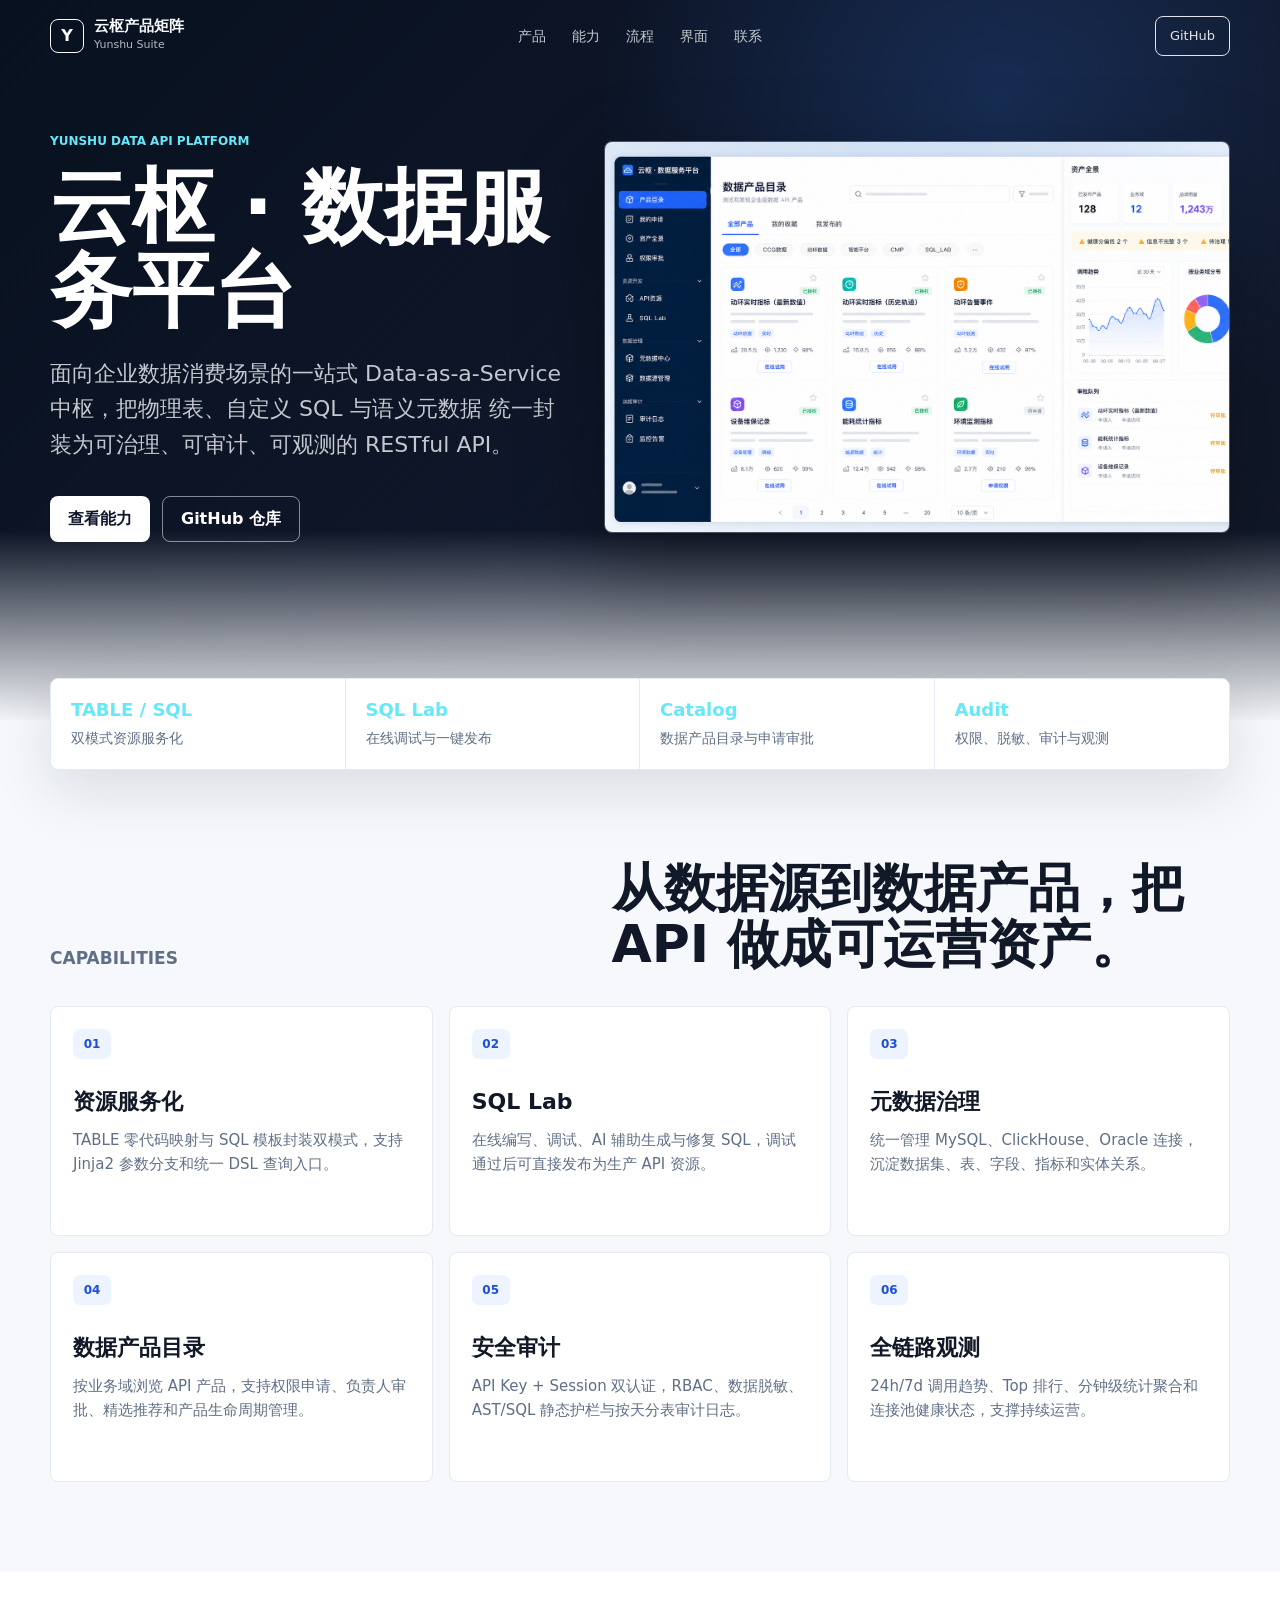
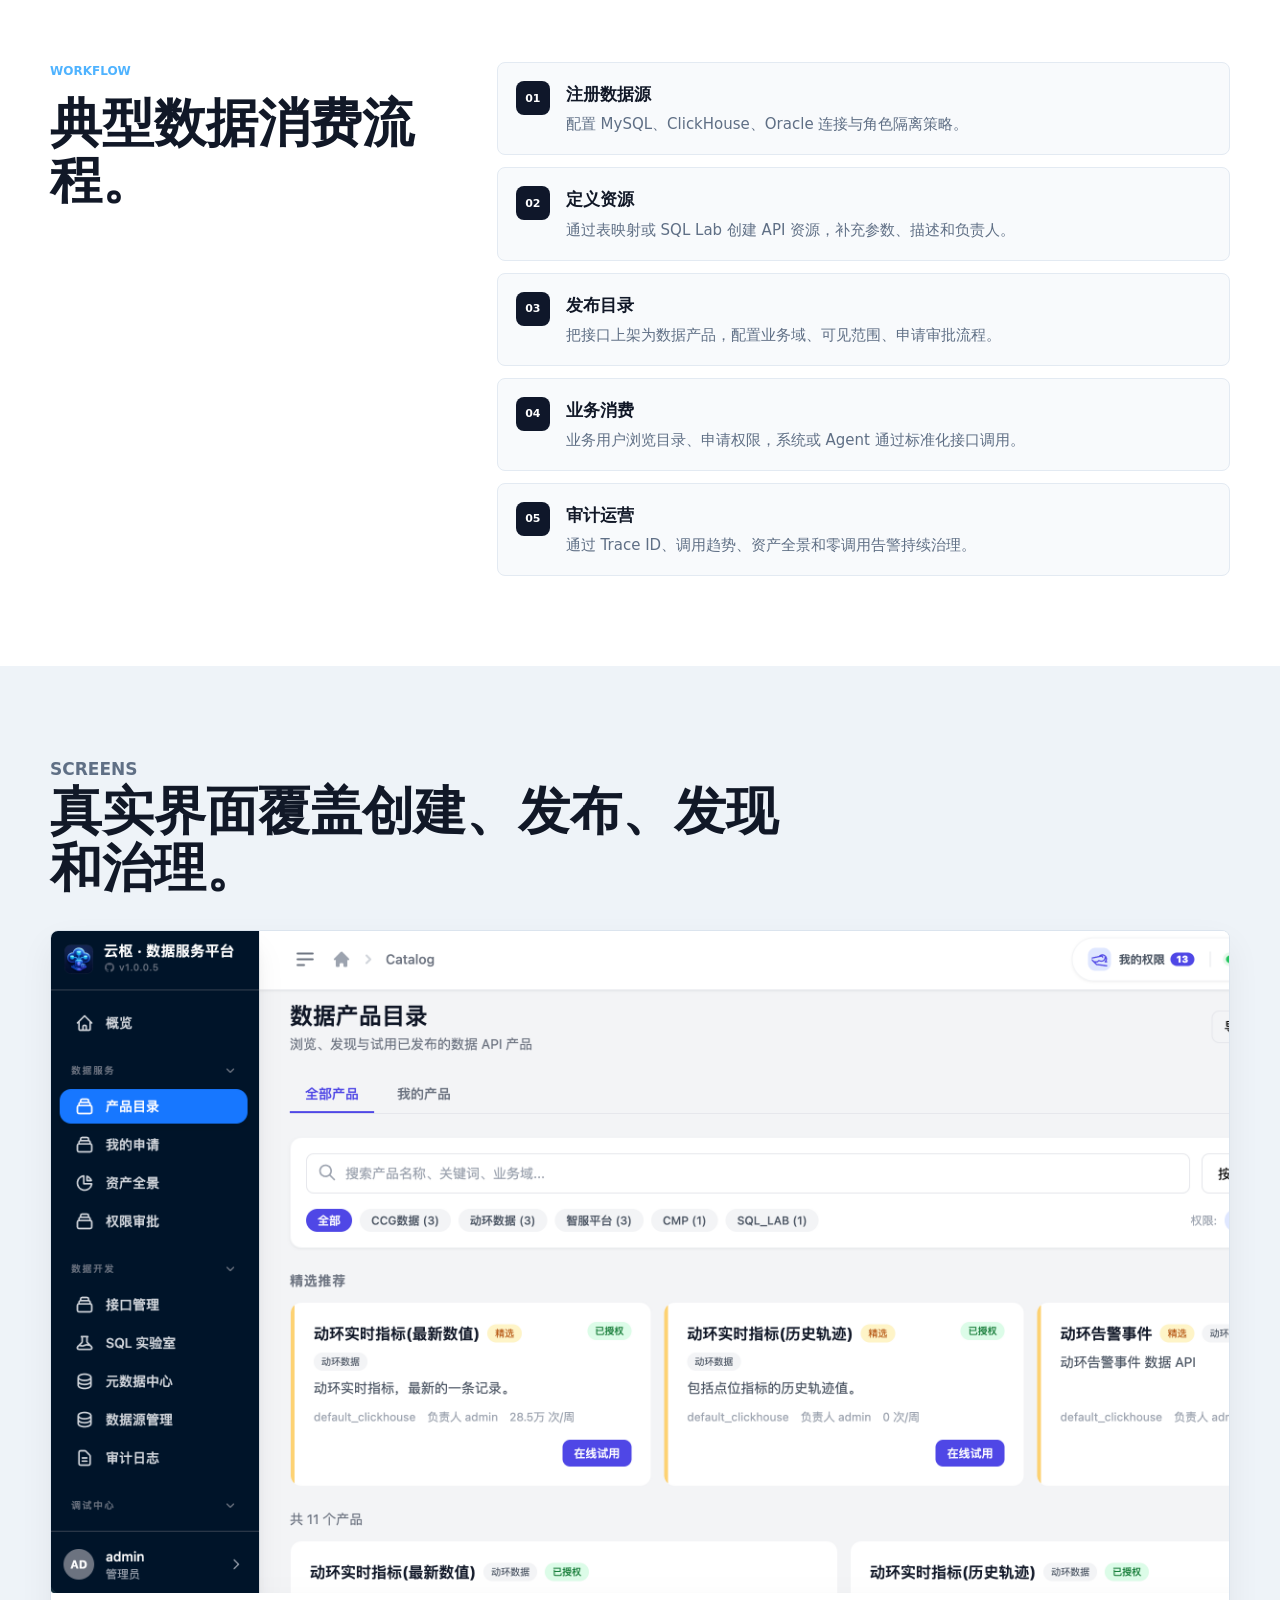
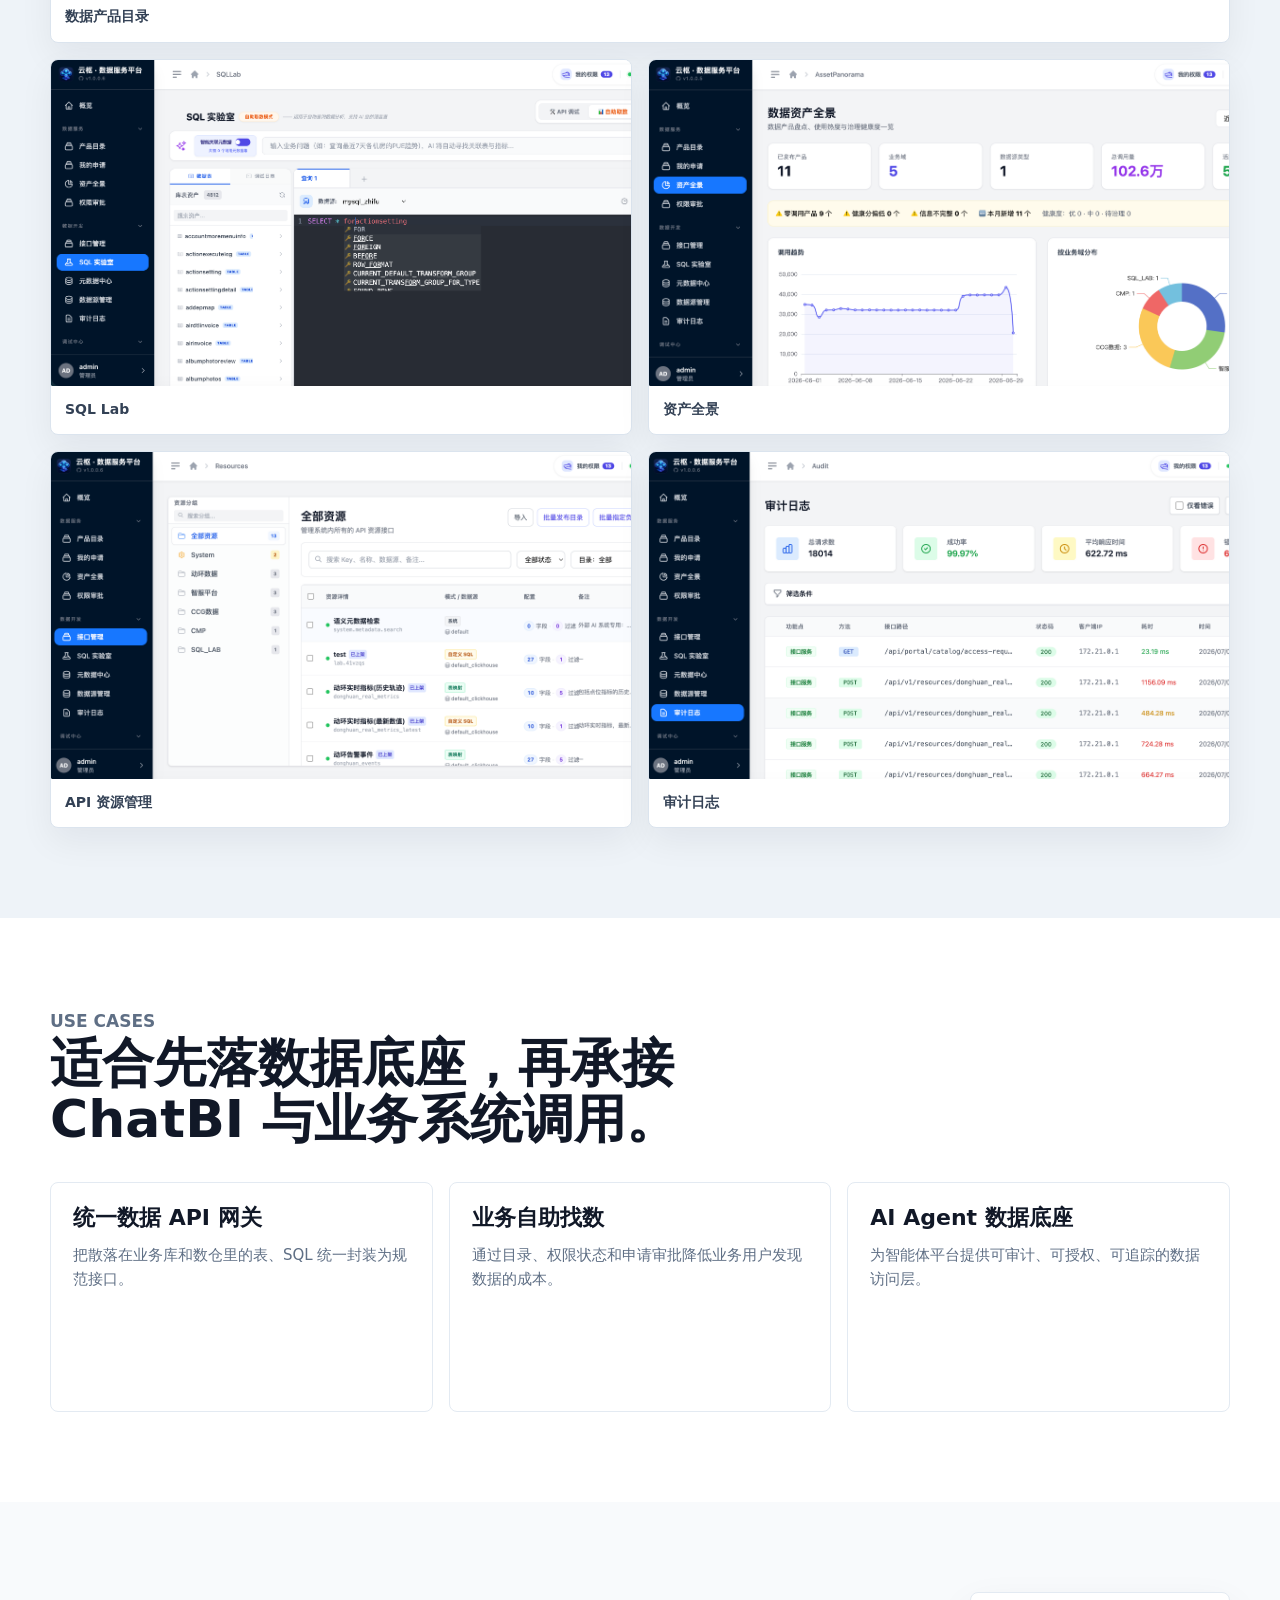
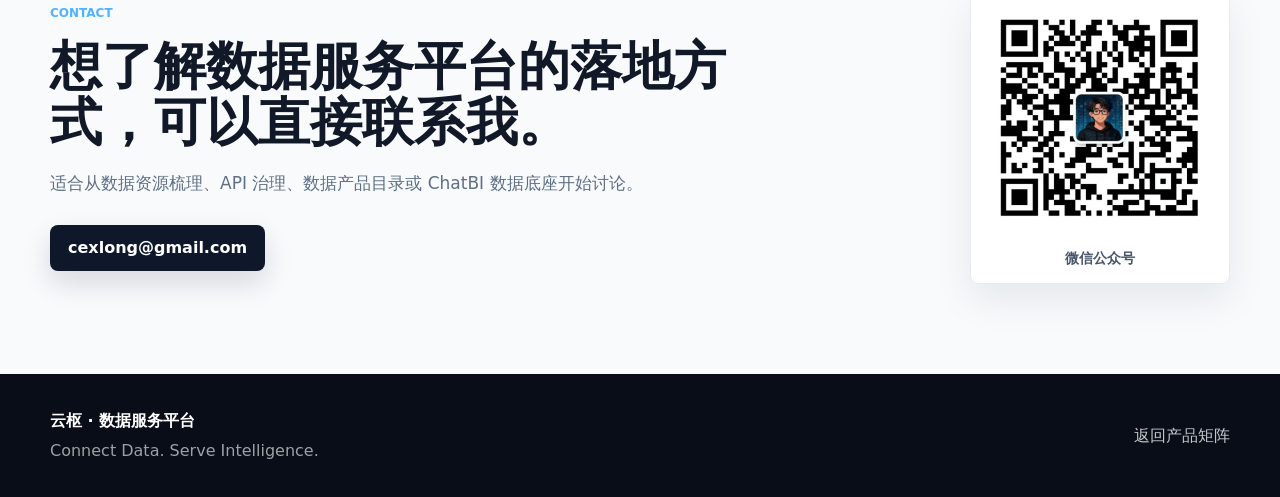
==== products/data-platform.html @ 20f1dbba "新增产品详情页并优化首页产品卡片交互 为三个产品添加独立介绍页与截图资源，首页增加「查看介绍」入口，产品图片支持点击跳转。" ====
<!DOCTYPE html>
<html lang="zh-CN">
  <head>
    <meta charset="UTF-8" />
    <meta name="viewport" content="width=device-width, initial-scale=1.0" />
    <meta
      name="description"
      content="云枢 · 数据服务平台：企业级 Data API、SQL Lab、数据产品目录、资产全景、权限审计与元数据治理。"
    />
    <title>云枢 · 数据服务平台 | 云枢产品矩阵</title>
    <link rel="canonical" href="https://randychen1985.github.io/yunshu/products/data-platform.html" />
    <meta property="og:type" content="website" />
    <meta property="og:locale" content="zh_CN" />
    <meta property="og:site_name" content="云枢产品矩阵" />
    <meta property="og:title" content="云枢 · 数据服务平台" />
    <meta
      property="og:description"
      content="把物理表、自定义 SQL 与语义元数据封装为可治理、可审计、可观测的数据产品和 RESTful API。"
    />
    <meta property="og:url" content="https://randychen1985.github.io/yunshu/products/data-platform.html" />
    <meta
      property="og:image"
      content="https://randychen1985.github.io/yunshu/assets/images/generated-data-platform-experience.png"
    />
    <meta name="twitter:card" content="summary_large_image" />
    <link rel="icon" href="../assets/favicon.svg" type="image/svg+xml" />
    <link rel="stylesheet" href="../styles.css" />
  </head>
  <body class="product-page">
    <header class="site-header product-header" data-header>
      <a class="brand" href="../index.html" aria-label="回到云枢产品矩阵首页">
        <span class="brand-mark">Y</span>
        <span>
          <strong>云枢产品矩阵</strong>
          <small>Yunshu Suite</small>
        </span>
      </a>
      <nav class="desktop-nav" aria-label="主导航">
        <a href="../index.html#products">产品</a>
        <a href="#capabilities">能力</a>
        <a href="#workflow">流程</a>
        <a href="#screens">界面</a>
        <a href="#contact">联系</a>
      </nav>
      <a class="header-action" href="https://github.com/RandyChen1985/yunshu-api-data-platform" target="_blank" rel="noopener noreferrer">GitHub</a>
      <button class="menu-button" type="button" data-menu-button aria-label="打开菜单">
        <span></span>
        <span></span>
      </button>
    </header>

    <nav class="mobile-nav" data-mobile-nav aria-label="移动导航">
      <a href="../index.html#products">产品</a>
      <a href="#capabilities">能力</a>
      <a href="#workflow">流程</a>
      <a href="#screens">界面</a>
      <a href="#contact">联系</a>
    </nav>

    <main id="top">
      <section class="product-hero data-theme" aria-labelledby="product-title">
        <div class="container product-hero-grid">
          <div class="product-hero-copy">
            <p class="eyebrow">Yunshu Data API Platform</p>
            <h1 id="product-title">云枢 · 数据服务平台</h1>
            <p>
              面向企业数据消费场景的一站式 Data-as-a-Service 中枢，把物理表、自定义 SQL 与语义元数据
              统一封装为可治理、可审计、可观测的 RESTful API。
            </p>
            <div class="hero-actions">
              <a class="button primary" href="#capabilities">查看能力</a>
              <a class="button secondary" href="https://github.com/RandyChen1985/yunshu-api-data-platform" target="_blank" rel="noopener noreferrer">GitHub 仓库</a>
            </div>
          </div>
          <figure class="product-hero-shot">
            <img src="../assets/images/generated-data-platform-experience.png" alt="云枢数据服务平台产品体验概念图" />
          </figure>
        </div>
      </section>

      <section class="product-strip" aria-label="产品摘要">
        <div class="container strip-grid">
          <div><strong>TABLE / SQL</strong><span>双模式资源服务化</span></div>
          <div><strong>SQL Lab</strong><span>在线调试与一键发布</span></div>
          <div><strong>Catalog</strong><span>数据产品目录与申请审批</span></div>
          <div><strong>Audit</strong><span>权限、脱敏、审计与观测</span></div>
        </div>
      </section>

      <section class="section" id="capabilities" aria-labelledby="capabilities-title">
        <div class="container">
          <div class="section-heading">
            <p class="section-kicker">Capabilities</p>
            <h2 id="capabilities-title">从数据源到数据产品，把 API 做成可运营资产。</h2>
          </div>
          <div class="capability-grid">
            <article>
              <span>01</span>
              <h3>资源服务化</h3>
              <p>TABLE 零代码映射与 SQL 模板封装双模式，支持 Jinja2 参数分支和统一 DSL 查询入口。</p>
            </article>
            <article>
              <span>02</span>
              <h3>SQL Lab</h3>
              <p>在线编写、调试、AI 辅助生成与修复 SQL，调试通过后可直接发布为生产 API 资源。</p>
            </article>
            <article>
              <span>03</span>
              <h3>元数据治理</h3>
              <p>统一管理 MySQL、ClickHouse、Oracle 连接，沉淀数据集、表、字段、指标和实体关系。</p>
            </article>
            <article>
              <span>04</span>
              <h3>数据产品目录</h3>
              <p>按业务域浏览 API 产品，支持权限申请、负责人审批、精选推荐和产品生命周期管理。</p>
            </article>
            <article>
              <span>05</span>
              <h3>安全审计</h3>
              <p>API Key + Session 双认证，RBAC、数据脱敏、AST/SQL 静态护栏与按天分表审计日志。</p>
            </article>
            <article>
              <span>06</span>
              <h3>全链路观测</h3>
              <p>24h/7d 调用趋势、Top 排行、分钟级统计聚合和连接池健康状态，支撑持续运营。</p>
            </article>
          </div>
        </div>
      </section>

      <section class="section product-flow-section" id="workflow" aria-labelledby="workflow-title">
        <div class="container product-flow-grid">
          <div>
            <p class="section-kicker">Workflow</p>
            <h2 id="workflow-title">典型数据消费流程。</h2>
          </div>
          <ol class="timeline-list">
            <li><strong>注册数据源</strong><span>配置 MySQL、ClickHouse、Oracle 连接与角色隔离策略。</span></li>
            <li><strong>定义资源</strong><span>通过表映射或 SQL Lab 创建 API 资源，补充参数、描述和负责人。</span></li>
            <li><strong>发布目录</strong><span>把接口上架为数据产品，配置业务域、可见范围、申请审批流程。</span></li>
            <li><strong>业务消费</strong><span>业务用户浏览目录、申请权限，系统或 Agent 通过标准化接口调用。</span></li>
            <li><strong>审计运营</strong><span>通过 Trace ID、调用趋势、资产全景和零调用告警持续治理。</span></li>
          </ol>
        </div>
      </section>

      <section class="section screenshot-section" id="screens" aria-labelledby="screens-title">
        <div class="container">
          <div class="section-heading compact">
            <p class="section-kicker">Screens</p>
            <h2 id="screens-title">真实界面覆盖创建、发布、发现和治理。</h2>
          </div>
          <div class="screenshot-grid">
            <figure class="wide"><img src="../assets/images/data-catalog.png" alt="数据产品目录界面" /><figcaption>数据产品目录</figcaption></figure>
            <figure><img src="../assets/images/data-sqllab.png" alt="SQL Lab 界面" /><figcaption>SQL Lab</figcaption></figure>
            <figure><img src="../assets/images/data-panorama.png" alt="资产全景界面" /><figcaption>资产全景</figcaption></figure>
            <figure><img src="../assets/images/data-resource.png" alt="API 资源管理界面" /><figcaption>API 资源管理</figcaption></figure>
            <figure><img src="../assets/images/data-audit.png" alt="审计日志界面" /><figcaption>审计日志</figcaption></figure>
          </div>
        </div>
      </section>

      <section class="section usecase-section" aria-labelledby="usecase-title">
        <div class="container">
          <div class="section-heading compact">
            <p class="section-kicker">Use Cases</p>
            <h2 id="usecase-title">适合先落数据底座，再承接 ChatBI 与业务系统调用。</h2>
          </div>
          <div class="usecase-grid">
            <article><h3>统一数据 API 网关</h3><p>把散落在业务库和数仓里的表、SQL 统一封装为规范接口。</p></article>
            <article><h3>业务自助找数</h3><p>通过目录、权限状态和申请审批降低业务用户发现数据的成本。</p></article>
            <article><h3>AI Agent 数据底座</h3><p>为智能体平台提供可审计、可授权、可追踪的数据访问层。</p></article>
          </div>
        </div>
      </section>

      <section class="section contact-section" id="contact" aria-labelledby="contact-title">
        <div class="container contact-grid">
          <div class="contact-copy">
            <p class="section-kicker">Contact</p>
            <h2 id="contact-title">想了解数据服务平台的落地方式，可以直接联系我。</h2>
            <p>适合从数据资源梳理、API 治理、数据产品目录或 ChatBI 数据底座开始讨论。</p>
            <a class="contact-email" href="mailto:cexlong@gmail.com">cexlong@gmail.com</a>
          </div>
          <figure class="wechat-card">
            <img src="../assets/images/weixin.png" alt="微信公众号二维码" />
            <figcaption>微信公众号</figcaption>
          </figure>
        </div>
      </section>
    </main>

    <footer class="site-footer">
      <div class="container footer-grid">
        <div>
          <strong>云枢 · 数据服务平台</strong>
          <p>Connect Data. Serve Intelligence.</p>
        </div>
        <a href="../index.html">返回产品矩阵</a>
      </div>
    </footer>

    <script src="../script.js"></script>
  </body>
</html>
---- styles.css ----
:root {
  --bg: #f6f8fb;
  --panel: #ffffff;
  --ink: #111827;
  --muted: #5f6f85;
  --soft: #e3eaf2;
  --blue: #1d4ed8;
  --cyan: #0891b2;
  --green: #15803d;
  --amber: #b45309;
  --radius: 8px;
  --shadow: 0 24px 70px rgba(15, 23, 42, 0.14);
}

* {
  box-sizing: border-box;
}

html {
  scroll-behavior: smooth;
}

body {
  margin: 0;
  background: var(--bg);
  color: var(--ink);
  font-family: Inter, ui-sans-serif, system-ui, -apple-system, BlinkMacSystemFont, "Segoe UI",
    "PingFang SC", "Microsoft YaHei", sans-serif;
  line-height: 1.6;
}

a {
  color: inherit;
  text-decoration: none;
}

img {
  display: block;
  max-width: 100%;
}

.site-header {
  position: fixed;
  top: 0;
  left: 0;
  right: 0;
  z-index: 20;
  display: grid;
  grid-template-columns: 1fr auto 1fr;
  align-items: center;
  gap: 24px;
  height: 72px;
  padding: 0 max(24px, calc((100vw - 1180px) / 2));
  color: #f8fafc;
  transition: background 180ms ease, border-color 180ms ease, color 180ms ease;
}

.site-header.is-scrolled,
.site-header.is-open {
  background: rgba(255, 255, 255, 0.94);
  border-bottom: 1px solid rgba(226, 232, 240, 0.9);
  color: var(--ink);
  backdrop-filter: blur(16px);
}

.brand {
  display: inline-flex;
  align-items: center;
  gap: 10px;
  min-width: 0;
}

.brand-mark {
  display: grid;
  width: 34px;
  height: 34px;
  place-items: center;
  border: 1px solid currentColor;
  border-radius: 8px;
  font-weight: 800;
}

.brand strong,
.brand small {
  display: block;
}

.brand strong {
  font-size: 15px;
  line-height: 1.1;
}

.brand small {
  margin-top: 2px;
  color: currentColor;
  font-size: 11px;
  opacity: 0.72;
}

.desktop-nav {
  display: inline-flex;
  align-items: center;
  gap: 26px;
  color: currentColor;
  font-size: 14px;
}

.desktop-nav a {
  opacity: 0.78;
}

.desktop-nav a:hover {
  opacity: 1;
}

.header-action {
  justify-self: end;
  padding: 9px 14px;
  border: 1px solid currentColor;
  border-radius: 8px;
  font-size: 13px;
  opacity: 0.9;
}

.menu-button {
  display: none;
  justify-self: end;
  width: 38px;
  height: 38px;
  border: 1px solid currentColor;
  border-radius: 8px;
  background: transparent;
  color: inherit;
}

.menu-button span {
  display: block;
  width: 16px;
  height: 2px;
  margin: 5px auto;
  background: currentColor;
}

.mobile-nav {
  position: fixed;
  top: 72px;
  left: 16px;
  right: 16px;
  z-index: 19;
  display: none;
  grid-template-columns: 1fr 1fr;
  gap: 8px;
  padding: 12px;
  background: rgba(255, 255, 255, 0.96);
  border: 1px solid var(--soft);
  border-radius: 8px;
  box-shadow: 0 18px 50px rgba(15, 23, 42, 0.16);
}

.mobile-nav.is-open {
  display: grid;
}

.mobile-nav a {
  padding: 10px;
  border-radius: 7px;
  background: #f8fafc;
  color: var(--ink);
  font-size: 14px;
}

.hero {
  position: relative;
  display: grid;
  min-height: 92vh;
  padding: 118px 24px 56px;
  overflow: hidden;
  color: #f8fafc;
  isolation: isolate;
}

.hero-media {
  position: absolute;
  inset: 0;
  z-index: -2;
  display: grid;
  grid-template-columns: repeat(3, 1fr);
  gap: 0;
  background: #0b1220;
}

.hero-media img {
  width: 100%;
  height: 100%;
  min-height: 92vh;
  object-fit: cover;
  filter: saturate(0.8) contrast(0.95);
  opacity: 0.52;
}

.hero-overlay {
  position: absolute;
  inset: 0;
  z-index: -1;
  background:
    linear-gradient(90deg, rgba(6, 10, 18, 0.88), rgba(6, 10, 18, 0.68) 48%, rgba(6, 10, 18, 0.72)),
    linear-gradient(180deg, rgba(6, 10, 18, 0.58), rgba(6, 10, 18, 0.88));
}

.hero-content,
.container {
  width: min(1180px, calc(100vw - 48px));
  margin: 0 auto;
}

.hero-content {
  display: flex;
  flex-direction: column;
  justify-content: center;
}

.eyebrow,
.section-kicker {
  margin: 0 0 14px;
  color: #4fb3ff;
  font-size: 12px;
  font-weight: 800;
  letter-spacing: 0;
  text-transform: uppercase;
}

.hero h1 {
  max-width: 760px;
  margin: 0;
  font-size: clamp(48px, 8vw, 104px);
  line-height: 0.98;
  letter-spacing: 0;
}

.hero-lead {
  max-width: 720px;
  margin: 26px 0 0;
  color: rgba(248, 250, 252, 0.84);
  font-size: clamp(18px, 2.2vw, 24px);
}

.hero-actions {
  display: flex;
  flex-wrap: wrap;
  gap: 12px;
  margin-top: 34px;
}

.button {
  display: inline-flex;
  align-items: center;
  justify-content: center;
  min-height: 46px;
  padding: 0 18px;
  border-radius: 8px;
  font-weight: 700;
}

.button.primary {
  background: #ffffff;
  color: #0f172a;
}

.button.secondary {
  border: 1px solid rgba(255, 255, 255, 0.5);
  color: #ffffff;
}

.hero-metrics {
  display: grid;
  grid-template-columns: repeat(3, minmax(0, 1fr));
  gap: 1px;
  width: min(760px, 100%);
  margin: 54px 0 0;
  padding: 1px;
  background: rgba(255, 255, 255, 0.2);
  border: 1px solid rgba(255, 255, 255, 0.18);
  border-radius: 8px;
  overflow: hidden;
}

.hero-metric {
  position: relative;
  display: block;
  padding: 16px;
  color: #ffffff;
  background: rgba(4, 9, 18, 0.38);
  transition: background 160ms ease;
}

.hero-metric::after {
  position: absolute;
  inset: 0;
  border: 1px solid transparent;
  box-shadow: inset 0 0 0 0 rgba(79, 179, 255, 0);
  content: "";
  pointer-events: none;
  transition: border-color 160ms ease, box-shadow 160ms ease;
}

.hero-metric:hover,
.hero-metric:focus-visible {
  background: rgba(18, 32, 54, 0.86);
}

.hero-metric:hover::after,
.hero-metric:focus-visible::after {
  border-color: rgba(79, 179, 255, 0.82);
  box-shadow:
    inset 0 0 0 1px rgba(255, 255, 255, 0.14),
    inset 0 0 22px rgba(79, 179, 255, 0.12);
}

.hero-metric:focus-visible {
  outline: 2px solid rgba(125, 211, 252, 0.9);
  outline-offset: -4px;
}

.hero-metric strong {
  display: block;
  font-size: 13px;
  font-weight: 800;
}

.hero-metric span {
  display: block;
  margin-top: 4px;
  color: rgba(248, 250, 252, 0.72);
  font-size: 13px;
}

.section {
  padding: 90px 0;
}

.intro-section {
  background: #ffffff;
}

.intro-grid {
  display: grid;
  grid-template-columns: 0.9fr 1.1fr;
  gap: 52px;
  align-items: start;
}

h2 {
  margin: 0;
  color: var(--ink);
  font-size: clamp(30px, 4.2vw, 52px);
  line-height: 1.08;
  letter-spacing: 0;
}

.intro-grid > p,
.section-heading p,
.showcase-copy p,
.delivery-grid p {
  margin: 0;
  color: var(--muted);
  font-size: 17px;
}

.section-heading {
  display: grid;
  grid-template-columns: 0.84fr 1fr;
  gap: 42px;
  align-items: end;
  margin-bottom: 34px;
}

.section-heading.compact {
  display: block;
  max-width: 760px;
}

.section-heading.compact p:last-child {
  margin-top: 18px;
}

.product-grid {
  display: grid;
  gap: 18px;
}

.product-card {
  display: grid;
  grid-template-columns: minmax(300px, 0.9fr) minmax(0, 1.1fr);
  gap: 22px;
  align-items: stretch;
  min-height: 360px;
  padding: 22px;
  background: var(--panel);
  border: 1px solid var(--soft);
  border-radius: 8px;
  box-shadow: 0 8px 28px rgba(15, 23, 42, 0.05);
}

.featured-product {
  grid-template-columns: minmax(300px, 0.88fr) minmax(0, 1.12fr);
}

.product-copy {
  display: flex;
  flex-direction: column;
  justify-content: center;
  min-width: 0;
  padding: 8px;
}

.product-index {
  margin: 0 0 14px;
  color: var(--accent);
  font-size: 13px;
  font-weight: 800;
}

.product-copy h3,
.scenario-grid h3 {
  margin: 0;
  color: var(--ink);
  font-size: 25px;
  line-height: 1.18;
}

.product-copy p {
  margin: 16px 0 0;
  color: var(--muted);
}

.product-copy ul {
  display: grid;
  gap: 8px;
  margin: 20px 0 0;
  padding: 0;
  list-style: none;
}

.product-copy li {
  position: relative;
  padding-left: 18px;
  color: #334155;
  font-size: 14px;
}

.product-copy li::before {
  position: absolute;
  top: 10px;
  left: 0;
  width: 7px;
  height: 7px;
  background: var(--accent);
  border-radius: 50%;
  content: "";
}

.product-link {
  display: inline-flex;
  align-items: center;
  gap: 8px;
  width: fit-content;
  min-height: 40px;
  margin-top: 22px;
  padding: 0 14px;
  color: var(--accent);
  font-size: 14px;
  font-weight: 800;
  border: 1px solid color-mix(in srgb, var(--accent) 28%, transparent);
  border-radius: 8px;
  background: color-mix(in srgb, var(--accent) 8%, #ffffff);
  transition: transform 160ms ease, border-color 160ms ease, background 160ms ease;
}

.product-link:hover {
  background: color-mix(in srgb, var(--accent) 12%, #ffffff);
  border-color: color-mix(in srgb, var(--accent) 42%, transparent);
  transform: translateY(-1px);
}

.product-link span {
  font-size: 15px;
}

.product-actions {
  display: flex;
  flex-wrap: wrap;
  gap: 10px;
  margin-top: 22px;
}

.product-actions .product-link {
  margin-top: 0;
}

.product-link.ghost {
  color: #334155;
  background: #ffffff;
  border-color: var(--soft);
}

.product-link.ghost:hover {
  background: #f8fafc;
  border-color: color-mix(in srgb, var(--accent) 28%, var(--soft));
}

.accent-cyan {
  --accent: var(--cyan);
}

.accent-blue {
  --accent: var(--blue);
}

.accent-green {
  --accent: var(--green);
}

.product-shot,
.showcase-image {
  position: relative;
  min-width: 0;
  margin: 0;
  overflow: hidden;
  background: #eef3f8;
  border: 1px solid #dbe4ee;
  border-radius: 8px;
}

.product-shot a {
  display: block;
  height: 100%;
  cursor: pointer;
}

.product-shot a:hover img {
  opacity: 0.92;
}

.product-shot img {
  width: 100%;
  height: 100%;
  min-height: 316px;
  object-fit: cover;
  object-position: left top;
  transition: opacity 0.2s ease;
}

.architecture-section {
  background: #ffffff;
}

.architecture-flow {
  display: grid;
  grid-template-columns: 1fr 42px 1fr 42px 1fr 42px 1fr;
  align-items: center;
  margin-top: 40px;
}

.flow-node {
  min-height: 210px;
  padding: 22px;
  background: #f8fafc;
  border: 1px solid var(--soft);
  border-radius: 8px;
}

.flow-node span {
  display: inline-grid;
  width: 34px;
  height: 28px;
  place-items: center;
  margin-bottom: 26px;
  background: #eaf1ff;
  border-radius: 7px;
  color: var(--blue);
  font-size: 12px;
  font-weight: 800;
}

.flow-node strong {
  display: block;
  font-size: 19px;
}

.flow-node p {
  margin: 12px 0 0;
  color: var(--muted);
  font-size: 14px;
}

.flow-line {
  height: 1px;
  background: #b8c4d2;
}

.split-showcase {
  background: #eef3f8;
}

.showcase-grid {
  display: grid;
  grid-template-columns: minmax(0, 1.16fr) minmax(320px, 0.84fr);
  gap: 38px;
  align-items: center;
}

.showcase-image.large img {
  width: 100%;
  aspect-ratio: 16 / 9;
  object-fit: cover;
  object-position: left top;
}

.showcase-copy {
  display: grid;
  gap: 20px;
}

.feature-list {
  display: flex;
  flex-wrap: wrap;
  gap: 8px;
}

.feature-list span {
  padding: 8px 10px;
  background: #ffffff;
  border: 1px solid var(--soft);
  border-radius: 8px;
  color: #334155;
  font-size: 13px;
  font-weight: 700;
}

.scenario-grid {
  display: grid;
  grid-template-columns: repeat(3, 1fr);
  gap: 16px;
}

.scenario-grid article {
  min-height: 220px;
  padding: 22px;
  background: #ffffff;
  border: 1px solid var(--soft);
  border-radius: 8px;
}

.scenario-icon {
  display: inline-grid;
  height: 34px;
  min-width: 42px;
  place-items: center;
  margin-bottom: 28px;
  padding: 0 10px;
  background: #f1f5f9;
  border-radius: 7px;
  color: #0f172a;
  font-size: 12px;
  font-weight: 900;
}

.scenario-grid p {
  margin: 12px 0 0;
  color: var(--muted);
  font-size: 15px;
}

.delivery-section {
  background: #0f172a;
  color: #ffffff;
}

.delivery-section h2 {
  color: #ffffff;
}

.delivery-grid {
  display: grid;
  grid-template-columns: 1fr 0.95fr;
  gap: 48px;
  align-items: start;
}

.delivery-grid p {
  margin-top: 20px;
  color: rgba(248, 250, 252, 0.74);
}

.delivery-points {
  display: grid;
  gap: 12px;
}

.delivery-points div {
  padding: 18px;
  background: rgba(255, 255, 255, 0.06);
  border: 1px solid rgba(255, 255, 255, 0.12);
  border-radius: 8px;
}

.delivery-points strong,
.delivery-points span {
  display: block;
}

.delivery-points strong {
  font-size: 17px;
}

.delivery-points span {
  margin-top: 6px;
  color: rgba(248, 250, 252, 0.7);
  font-size: 14px;
}

.contact-section {
  background: #f8fafc;
}

.contact-grid {
  display: grid;
  grid-template-columns: minmax(0, 1fr) 260px;
  gap: 48px;
  align-items: center;
}

.contact-copy {
  max-width: 760px;
}

.contact-copy p:last-of-type {
  margin: 20px 0 0;
  color: var(--muted);
  font-size: 17px;
}

.contact-email {
  display: inline-flex;
  align-items: center;
  justify-content: center;
  min-height: 46px;
  margin-top: 28px;
  padding: 0 18px;
  color: #ffffff;
  font-weight: 800;
  background: #0f172a;
  border-radius: 8px;
  box-shadow: 0 12px 28px rgba(15, 23, 42, 0.14);
}

.contact-email:hover {
  background: #1e293b;
}

.wechat-card {
  width: 100%;
  margin: 0;
  padding: 16px 16px 14px;
  background: #ffffff;
  border: 1px solid var(--soft);
  border-radius: 8px;
  box-shadow: 0 16px 38px rgba(15, 23, 42, 0.08);
}

.wechat-card img {
  display: block;
  width: 100%;
  aspect-ratio: 1 / 1;
  object-fit: contain;
  background: #ffffff;
  border-radius: 6px;
}

.wechat-card figcaption {
  margin-top: 12px;
  color: #475569;
  font-size: 14px;
  font-weight: 800;
  text-align: center;
}

.product-page {
  background: #f6f8fb;
}

.product-header {
  color: #f8fafc;
}

.product-hero {
  position: relative;
  min-height: 720px;
  padding: 132px 0 70px;
  overflow: hidden;
  color: #ffffff;
  background:
    radial-gradient(circle at 78% 14%, rgba(59, 130, 246, 0.2), transparent 34%),
    linear-gradient(135deg, #08111f 0%, #0f172a 56%, #111827 100%);
}

.product-hero::after {
  position: absolute;
  inset: auto 0 0;
  height: 190px;
  background: linear-gradient(180deg, transparent, rgba(246, 248, 251, 0.98));
  content: "";
  pointer-events: none;
}

.product-hero-grid {
  position: relative;
  z-index: 1;
  display: grid;
  grid-template-columns: minmax(320px, 0.9fr) minmax(0, 1.1fr);
  gap: 42px;
  align-items: center;
}

.product-hero-copy {
  min-width: 0;
}

.product-hero-copy h1 {
  max-width: 760px;
  margin: 0;
  font-size: clamp(46px, 6.4vw, 82px);
  line-height: 1.02;
  letter-spacing: 0;
}

.product-hero-copy p:not(.eyebrow) {
  max-width: 650px;
  margin: 24px 0 0;
  color: rgba(248, 250, 252, 0.78);
  font-size: clamp(17px, 2vw, 22px);
}

.product-hero-shot {
  margin: 0;
  overflow: hidden;
  background: rgba(255, 255, 255, 0.08);
  border: 1px solid rgba(255, 255, 255, 0.18);
  border-radius: 8px;
  box-shadow: 0 30px 90px rgba(0, 0, 0, 0.32);
}

.product-hero-shot img {
  width: 100%;
  aspect-ratio: 16 / 10;
  object-fit: cover;
  object-position: left top;
}

.data-theme {
  --accent: var(--cyan);
}

.agent-theme {
  --accent: var(--blue);
}

.buddy-theme {
  --accent: var(--green);
}

.data-theme .eyebrow,
.data-theme .section-kicker,
.data-theme + .product-strip strong {
  color: #67e8f9;
}

.agent-theme .eyebrow,
.agent-theme .section-kicker,
.agent-theme + .product-strip strong {
  color: #93c5fd;
}

.buddy-theme .eyebrow,
.buddy-theme .section-kicker,
.buddy-theme + .product-strip strong {
  color: #86efac;
}

.product-strip {
  position: relative;
  z-index: 2;
  margin-top: -42px;
}

.strip-grid {
  display: grid;
  grid-template-columns: repeat(4, 1fr);
  overflow: hidden;
  background: #ffffff;
  border: 1px solid var(--soft);
  border-radius: 8px;
  box-shadow: 0 20px 60px rgba(15, 23, 42, 0.12);
}

.strip-grid div {
  min-width: 0;
  padding: 20px;
  border-right: 1px solid var(--soft);
}

.strip-grid div:last-child {
  border-right: 0;
}

.strip-grid strong,
.strip-grid span {
  display: block;
}

.strip-grid strong {
  color: var(--blue);
  font-size: 18px;
  line-height: 1.2;
}

.strip-grid span {
  margin-top: 6px;
  color: var(--muted);
  font-size: 14px;
}

.capability-grid,
.usecase-grid {
  display: grid;
  grid-template-columns: repeat(3, 1fr);
  gap: 16px;
}

.capability-grid article,
.usecase-grid article {
  min-height: 230px;
  padding: 22px;
  background: #ffffff;
  border: 1px solid var(--soft);
  border-radius: 8px;
}

.capability-grid span {
  display: inline-grid;
  width: 38px;
  height: 30px;
  place-items: center;
  margin-bottom: 30px;
  background: #eef4ff;
  border-radius: 7px;
  color: var(--blue);
  font-size: 12px;
  font-weight: 900;
}

.capability-grid h3,
.usecase-grid h3 {
  margin: 0;
  color: var(--ink);
  font-size: 22px;
  line-height: 1.2;
}

.capability-grid p,
.usecase-grid p {
  margin: 12px 0 0;
  color: var(--muted);
  font-size: 15px;
}

.product-flow-section {
  background: #ffffff;
}

.product-flow-grid {
  display: grid;
  grid-template-columns: minmax(280px, 0.7fr) minmax(0, 1.3fr);
  gap: 52px;
  align-items: start;
}

.timeline-list {
  display: grid;
  gap: 12px;
  margin: 0;
  padding: 0;
  list-style: none;
  counter-reset: product-step;
}

.timeline-list li {
  position: relative;
  min-height: 88px;
  padding: 18px 18px 18px 68px;
  background: #f8fafc;
  border: 1px solid var(--soft);
  border-radius: 8px;
  counter-increment: product-step;
}

.timeline-list li::before {
  position: absolute;
  top: 18px;
  left: 18px;
  display: grid;
  width: 34px;
  height: 34px;
  place-items: center;
  background: #0f172a;
  border-radius: 8px;
  color: #ffffff;
  content: counter(product-step, decimal-leading-zero);
  font-size: 11px;
  font-weight: 900;
}

.timeline-list strong,
.timeline-list span {
  display: block;
}

.timeline-list strong {
  color: var(--ink);
  font-size: 17px;
}

.timeline-list span {
  margin-top: 4px;
  color: var(--muted);
  font-size: 15px;
}

.screenshot-section {
  background: #eef3f8;
}

.screenshot-grid {
  display: grid;
  grid-template-columns: repeat(2, minmax(0, 1fr));
  gap: 16px;
  margin-top: 34px;
}

.screenshot-grid figure {
  margin: 0;
  overflow: hidden;
  background: #ffffff;
  border: 1px solid #dbe4ee;
  border-radius: 8px;
  box-shadow: 0 14px 34px rgba(15, 23, 42, 0.06);
}

.screenshot-grid figure.wide {
  grid-column: 1 / -1;
}

.screenshot-grid img {
  width: 100%;
  aspect-ratio: 16 / 9;
  object-fit: cover;
  object-position: left top;
  background: #f8fafc;
}

.screenshot-grid figcaption {
  padding: 12px 14px 14px;
  color: #334155;
  font-size: 14px;
  font-weight: 800;
}

.usecase-section {
  background: #ffffff;
}

.site-footer {
  padding: 34px 0;
  background: #080d18;
  color: #ffffff;
}

.footer-grid {
  display: flex;
  justify-content: space-between;
  gap: 24px;
  align-items: center;
}

.site-footer p {
  margin: 4px 0 0;
  color: rgba(248, 250, 252, 0.62);
}

.site-footer a {
  color: rgba(248, 250, 252, 0.78);
}

@media (max-width: 980px) {
  .site-header {
    grid-template-columns: 1fr auto;
  }

  .desktop-nav,
  .header-action {
    display: none;
  }

  .menu-button {
    display: block;
  }

  .hero-media {
    grid-template-columns: 1fr;
  }

  .hero-media img:nth-child(2),
  .hero-media img:nth-child(3) {
    display: none;
  }

  .intro-grid,
  .section-heading,
  .product-card,
  .featured-product,
  .showcase-grid,
  .delivery-grid,
  .contact-grid,
  .product-hero-grid,
  .product-flow-grid {
    grid-template-columns: 1fr;
  }

  .wechat-card {
    max-width: 260px;
  }

  .architecture-flow {
    grid-template-columns: 1fr;
    gap: 12px;
  }

  .flow-line {
    width: 1px;
    height: 24px;
    margin: 0 auto;
  }

  .scenario-grid {
    grid-template-columns: repeat(2, 1fr);
  }

  .product-hero {
    min-height: auto;
    padding: 112px 0 72px;
  }

  .strip-grid {
    grid-template-columns: repeat(2, 1fr);
  }

  .strip-grid div:nth-child(2) {
    border-right: 0;
  }

  .strip-grid div:nth-child(-n + 2) {
    border-bottom: 1px solid var(--soft);
  }

  .capability-grid,
  .usecase-grid {
    grid-template-columns: repeat(2, 1fr);
  }
}

@media (max-width: 640px) {
  .site-header {
    height: 64px;
    padding: 0 16px;
  }

  .mobile-nav {
    top: 64px;
  }

  .brand small {
    display: none;
  }

  .hero {
    min-height: 90vh;
    padding: 96px 18px 38px;
  }

  .hero-content,
  .container {
    width: min(100%, calc(100vw - 36px));
  }

  .hero h1 {
    font-size: clamp(42px, 16vw, 72px);
  }

  .hero-lead {
    font-size: 17px;
  }

  .hero-metrics,
  .scenario-grid,
  .strip-grid,
  .capability-grid,
  .usecase-grid,
  .screenshot-grid {
    grid-template-columns: 1fr;
  }

  .strip-grid div,
  .strip-grid div:nth-child(2) {
    border-right: 0;
    border-bottom: 1px solid var(--soft);
  }

  .strip-grid div:last-child {
    border-bottom: 0;
  }

  .section {
    padding: 64px 0;
  }

  .product-hero {
    padding: 94px 0 64px;
  }

  .product-hero-copy h1 {
    font-size: clamp(40px, 13vw, 62px);
  }

  .product-hero-copy p:not(.eyebrow) {
    font-size: 17px;
  }

  .product-hero-shot img {
    aspect-ratio: 4 / 3;
  }

  .product-card {
    padding: 14px;
  }

  .product-shot img {
    min-height: 220px;
  }

  .flow-node,
  .scenario-grid article,
  .capability-grid article,
  .usecase-grid article {
    min-height: auto;
  }

  .screenshot-grid figure.wide {
    grid-column: auto;
  }

  .footer-grid {
    align-items: flex-start;
    flex-direction: column;
  }
}
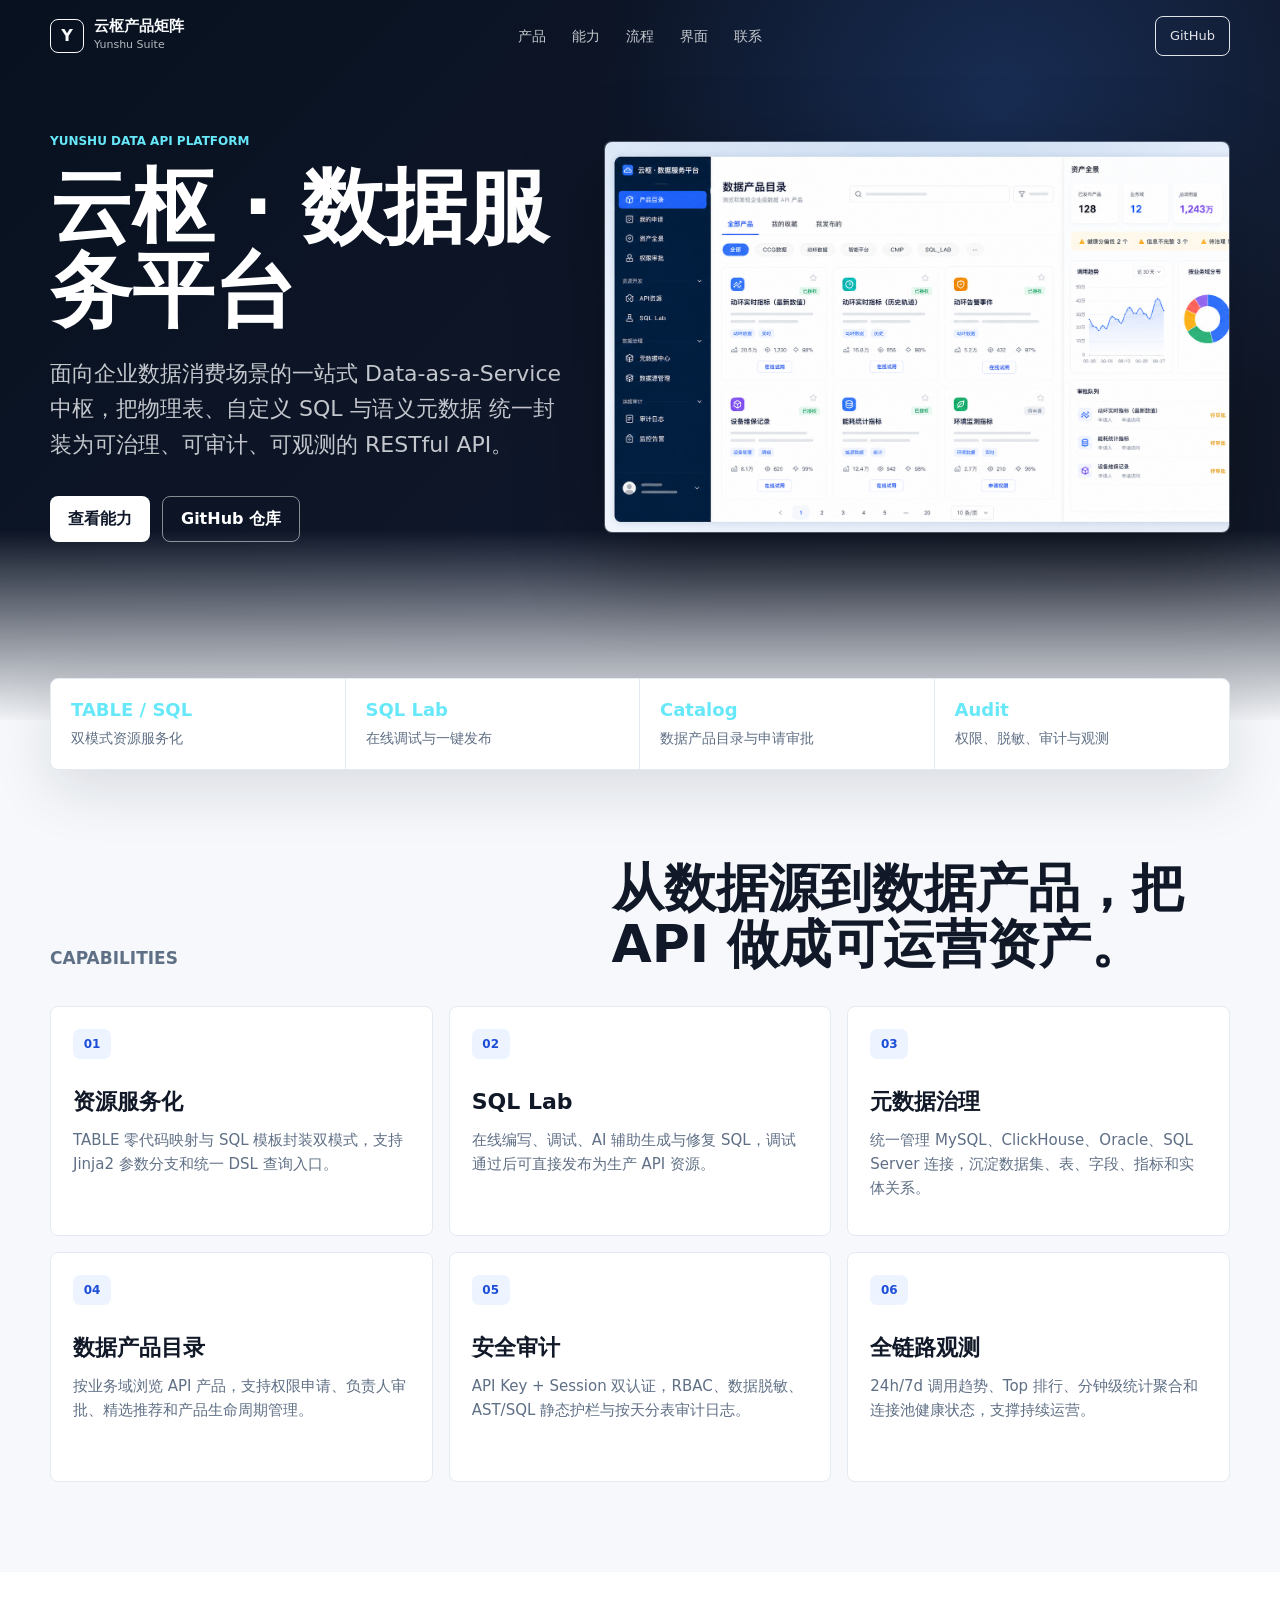
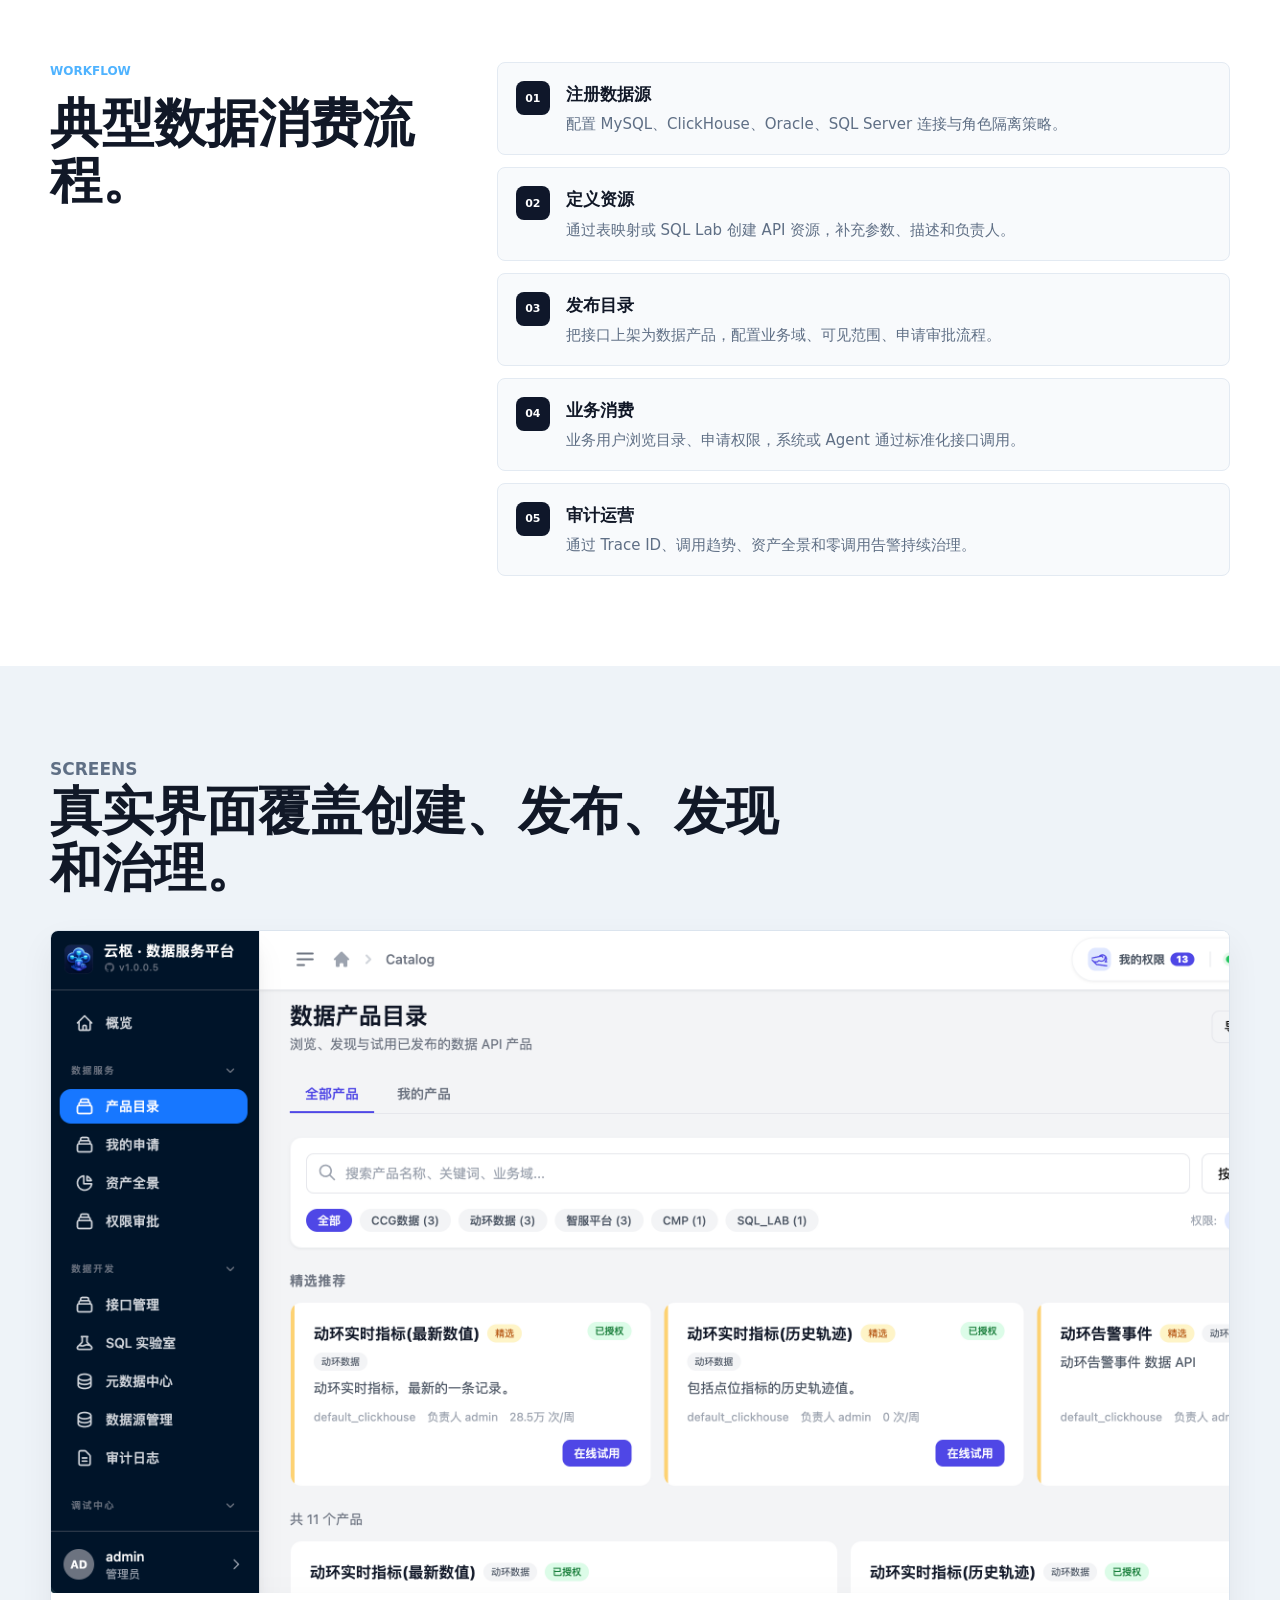
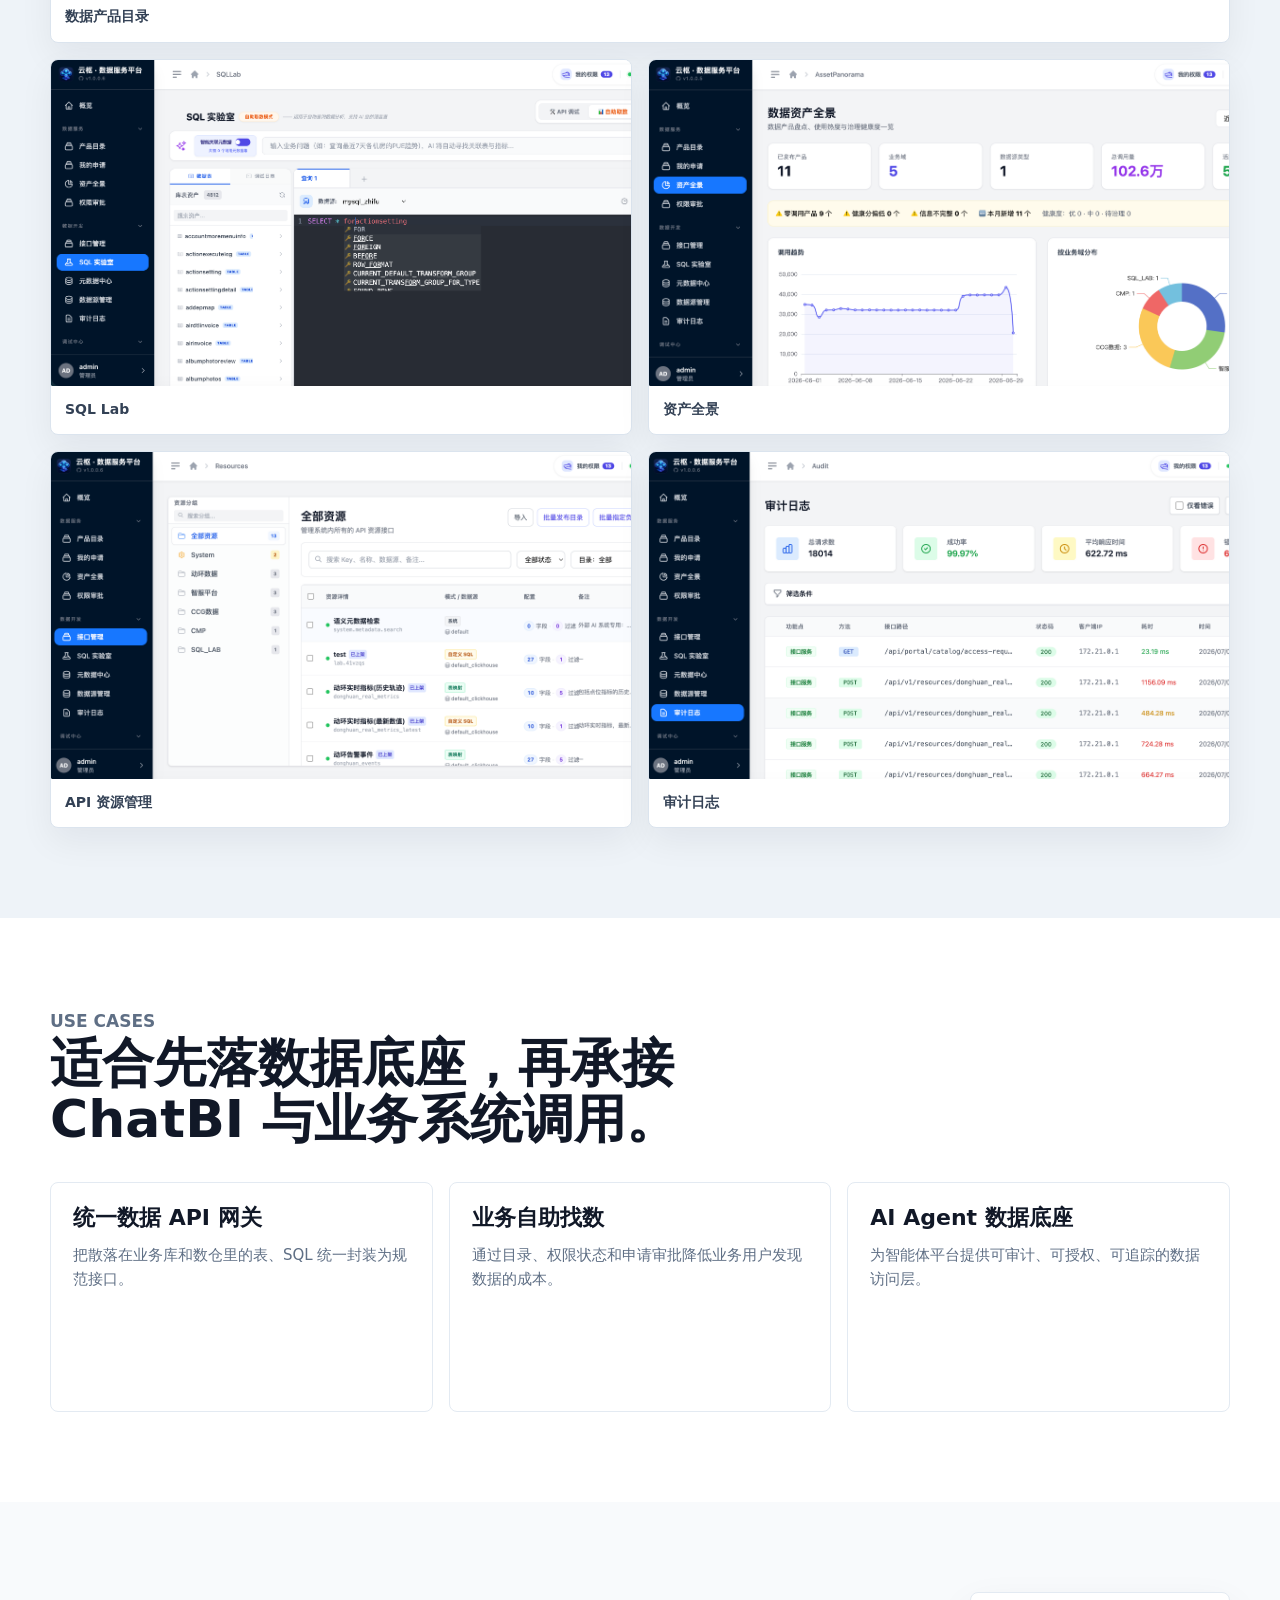
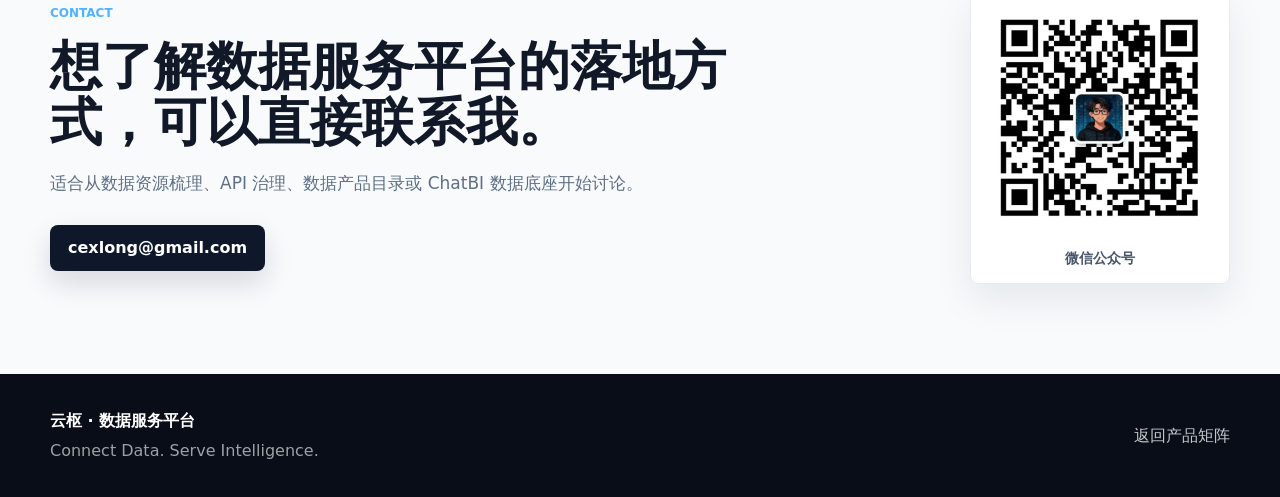
==== commit dcf41f8e: "在官网文案中补充 SQL Server 数据源支持" ====
--- a/products/data-platform.html
+++ b/products/data-platform.html
@@ -107,7 +107,7 @@
             <article>
               <span>03</span>
               <h3>元数据治理</h3>
-              <p>统一管理 MySQL、ClickHouse、Oracle 连接，沉淀数据集、表、字段、指标和实体关系。</p>
+              <p>统一管理 MySQL、ClickHouse、Oracle、SQL Server 连接，沉淀数据集、表、字段、指标和实体关系。</p>
             </article>
             <article>
               <span>04</span>
@@ -135,7 +135,7 @@
             <h2 id="workflow-title">典型数据消费流程。</h2>
           </div>
           <ol class="timeline-list">
-            <li><strong>注册数据源</strong><span>配置 MySQL、ClickHouse、Oracle 连接与角色隔离策略。</span></li>
+            <li><strong>注册数据源</strong><span>配置 MySQL、ClickHouse、Oracle、SQL Server 连接与角色隔离策略。</span></li>
             <li><strong>定义资源</strong><span>通过表映射或 SQL Lab 创建 API 资源，补充参数、描述和负责人。</span></li>
             <li><strong>发布目录</strong><span>把接口上架为数据产品，配置业务域、可见范围、申请审批流程。</span></li>
             <li><strong>业务消费</strong><span>业务用户浏览目录、申请权限，系统或 Agent 通过标准化接口调用。</span></li>
